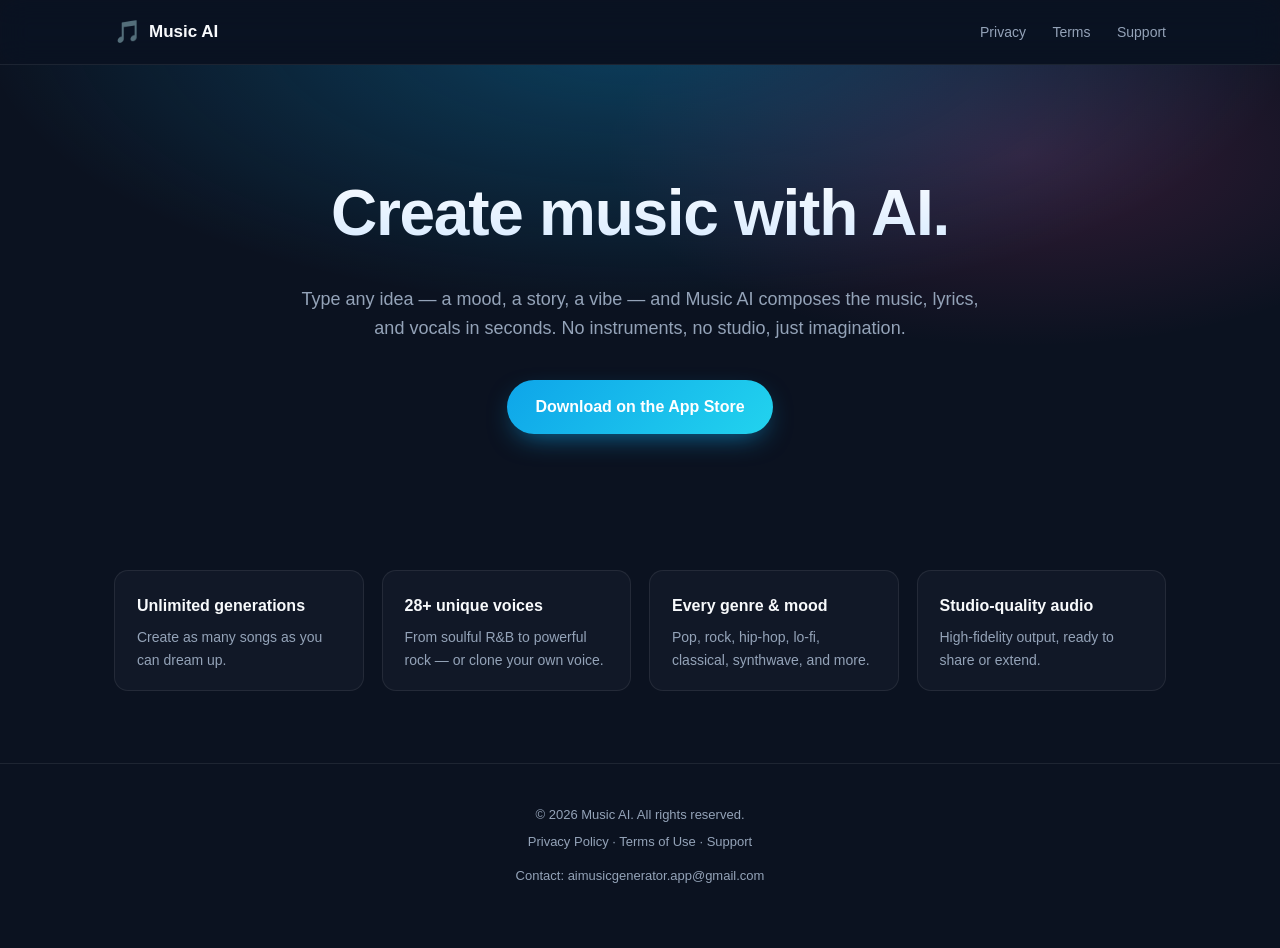
==== index.html @ ecd72cfc "Initial commit: Music AI landing + Privacy + Terms + Support" ====
<!DOCTYPE html>
<html lang="en">
<head>
    <meta charset="UTF-8">
    <meta name="viewport" content="width=device-width, initial-scale=1.0">
    <title>Music AI — AI Music Generator</title>
    <meta name="description" content="Music AI turns any idea into a full song in under a minute. AI composes the music, lyrics, and vocals — no instruments, no studio, just imagination.">
    <meta name="keywords" content="AI music generator, AI song maker, music AI app, voice cloning, AI lyrics, music creator">
    <link rel="canonical" href="https://alperenciftlikci.github.io/music/">

    <meta property="og:title" content="Music AI — AI Music Generator">
    <meta property="og:description" content="Turn any idea into a full song in under a minute with AI.">
    <meta property="og:type" content="website">
    <meta property="og:url" content="https://alperenciftlikci.github.io/music/">

    <link rel="icon" type="image/svg+xml" href="data:image/svg+xml,<svg xmlns='http://www.w3.org/2000/svg' viewBox='0 0 100 100'><text y='.9em' font-size='90'>🎵</text></svg>">
    <link rel="stylesheet" href="style.css">
</head>
<body>
    <nav>
        <div class="container nav-inner">
            <a href="/" class="brand">
                <span class="brand-mark">🎵</span>
                <span>Music AI</span>
            </a>
            <div class="nav-links">
                <a href="privacy.html">Privacy</a>
                <a href="terms.html">Terms</a>
                <a href="support.html">Support</a>
            </div>
        </div>
    </nav>

    <header class="hero">
        <div class="container">
            <h1>Create music with AI.</h1>
            <p class="lede">Type any idea — a mood, a story, a vibe — and Music AI composes the music, lyrics, and vocals in seconds. No instruments, no studio, just imagination.</p>
            <a class="cta" href="https://apps.apple.com/app/id6767659089" target="_blank" rel="noopener">Download on the App Store</a>
        </div>
    </header>

    <section class="features">
        <div class="container">
            <div class="feature">
                <h3>Unlimited generations</h3>
                <p>Create as many songs as you can dream up.</p>
            </div>
            <div class="feature">
                <h3>28+ unique voices</h3>
                <p>From soulful R&amp;B to powerful rock — or clone your own voice.</p>
            </div>
            <div class="feature">
                <h3>Every genre &amp; mood</h3>
                <p>Pop, rock, hip-hop, lo-fi, classical, synthwave, and more.</p>
            </div>
            <div class="feature">
                <h3>Studio-quality audio</h3>
                <p>High-fidelity output, ready to share or extend.</p>
            </div>
        </div>
    </section>

    <footer>
        <div class="container">
            <p>© <span id="year"></span> Music AI. All rights reserved.</p>
            <p>
                <a href="privacy.html">Privacy Policy</a> ·
                <a href="terms.html">Terms of Use</a> ·
                <a href="support.html">Support</a>
            </p>
            <p class="contact">Contact: <a href="mailto:aimusicgenerator.app@gmail.com">aimusicgenerator.app@gmail.com</a></p>
        </div>
    </footer>

    <script>document.getElementById('year').textContent = new Date().getFullYear();</script>
</body>
</html>
---- style.css ----
/* Music AI website — dark theme matching the iOS app brand. */
* { margin: 0; padding: 0; box-sizing: border-box; }

:root {
    --bg: #0B1220;
    --bg-card: #111827;
    --text: #F8FAFC;
    --text-secondary: #94A3B8;
    --accent: #0EA5E9;
    --accent-2: #22D3EE;
    --pink: #EC4899;
    --border: rgba(255,255,255,0.08);
    --radius: 14px;
}

html, body { background: var(--bg); color: var(--text); }
body {
    font-family: -apple-system, BlinkMacSystemFont, 'Segoe UI', Roboto, Oxygen, Ubuntu, sans-serif;
    line-height: 1.65;
    min-height: 100vh;
}

a { color: var(--accent); text-decoration: none; }
a:hover { color: var(--accent-2); }

.container {
    max-width: 1100px;
    margin: 0 auto;
    padding: 0 24px;
}

/* Nav */
nav {
    background: rgba(11,18,32,0.78);
    backdrop-filter: saturate(160%) blur(14px);
    -webkit-backdrop-filter: saturate(160%) blur(14px);
    border-bottom: 1px solid var(--border);
    position: sticky;
    top: 0;
    z-index: 50;
}
.nav-inner {
    display: flex;
    align-items: center;
    justify-content: space-between;
    height: 64px;
}
.brand {
    display: flex;
    align-items: center;
    gap: 8px;
    font-weight: 700;
    color: var(--text);
    font-size: 17px;
}
.brand-mark { font-size: 22px; }
.nav-links a {
    color: var(--text-secondary);
    margin-left: 22px;
    font-size: 14px;
}
.nav-links a:hover { color: var(--text); }

/* Hero */
.hero {
    padding: 96px 0 80px;
    background:
        radial-gradient(1100px 480px at 50% -10%, rgba(14,165,233,0.32), transparent 60%),
        radial-gradient(700px 320px at 80% 20%, rgba(236,72,153,0.18), transparent 60%);
    text-align: center;
}
.hero h1 {
    font-size: clamp(40px, 6vw, 64px);
    font-weight: 800;
    letter-spacing: -0.02em;
    background: linear-gradient(180deg, #fff 0%, #cfe6ff 100%);
    -webkit-background-clip: text;
    background-clip: text;
    color: transparent;
    margin-bottom: 18px;
}
.hero .lede {
    color: var(--text-secondary);
    font-size: 18px;
    max-width: 680px;
    margin: 0 auto 36px;
}
.cta {
    display: inline-block;
    padding: 14px 28px;
    background: linear-gradient(135deg, var(--accent) 0%, var(--accent-2) 100%);
    color: #fff;
    font-weight: 600;
    border-radius: 999px;
    box-shadow: 0 10px 28px -10px rgba(14,165,233,0.7);
    transition: transform .2s ease, box-shadow .2s ease;
}
.cta:hover { transform: translateY(-1px); color: #fff; box-shadow: 0 14px 34px -10px rgba(14,165,233,0.85); }

/* Features grid */
.features { padding: 56px 0 72px; }
.features .container {
    display: grid;
    grid-template-columns: repeat(auto-fit, minmax(240px, 1fr));
    gap: 18px;
}
.feature {
    background: var(--bg-card);
    border: 1px solid var(--border);
    border-radius: var(--radius);
    padding: 22px 22px 18px;
}
.feature h3 { font-size: 16px; margin-bottom: 6px; color: var(--text); }
.feature p { color: var(--text-secondary); font-size: 14px; }

/* Footer */
footer {
    border-top: 1px solid var(--border);
    padding: 40px 0 56px;
    color: var(--text-secondary);
    font-size: 13px;
    text-align: center;
}
footer p { margin-bottom: 6px; }
footer a { color: var(--text-secondary); }
footer a:hover { color: var(--accent); }
.contact { margin-top: 12px; }

/* Document pages (privacy, terms) */
.doc {
    padding: 56px 0 96px;
}
.doc h1 {
    font-size: 32px;
    font-weight: 800;
    letter-spacing: -0.01em;
    margin-bottom: 4px;
}
.doc .updated {
    color: var(--text-secondary);
    font-size: 13px;
    margin-bottom: 28px;
}
.doc h2 {
    font-size: 19px;
    margin: 28px 0 10px;
    color: var(--text);
}
.doc p, .doc li {
    color: #cfd6e0;
    font-size: 15px;
    margin-bottom: 10px;
}
.doc ul { padding-left: 20px; margin-bottom: 14px; }
.doc a { color: var(--accent); }
.doc strong { color: var(--text); font-weight: 600; }
.doc .callout {
    background: var(--bg-card);
    border: 1px solid var(--border);
    border-left: 3px solid var(--accent);
    border-radius: var(--radius);
    padding: 16px 18px;
    margin: 18px 0;
    font-size: 14px;
    color: #d3d9e2;
}
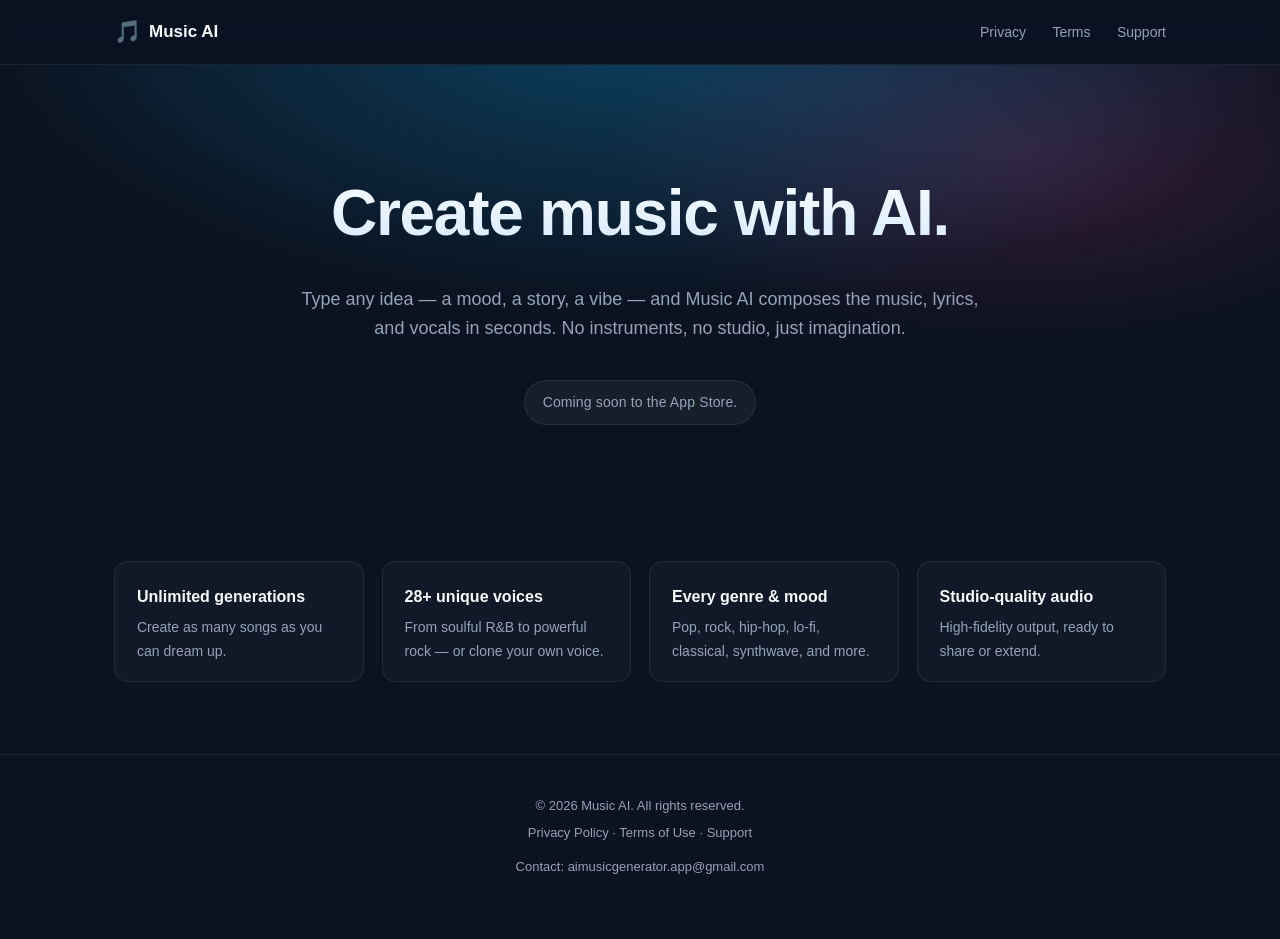
==== commit 1bbe9a6b: "Detailed Privacy; instant Terms redirect; landing CTA → Coming soon" ====
--- a/index.html
+++ b/index.html
@@ -35,7 +35,7 @@
         <div class="container">
             <h1>Create music with AI.</h1>
             <p class="lede">Type any idea — a mood, a story, a vibe — and Music AI composes the music, lyrics, and vocals in seconds. No instruments, no studio, just imagination.</p>
-            <a class="cta" href="https://apps.apple.com/app/id6767659089" target="_blank" rel="noopener">Download on the App Store</a>
+            <p class="coming-soon">Coming soon to the App Store.</p>
         </div>
     </header>
 
--- a/style.css
+++ b/style.css
@@ -97,6 +97,17 @@
 }
 .cta:hover { transform: translateY(-1px); color: #fff; box-shadow: 0 14px 34px -10px rgba(14,165,233,0.85); }
 
+.coming-soon {
+    display: inline-block;
+    padding: 10px 18px;
+    background: rgba(255,255,255,0.05);
+    border: 1px solid var(--border);
+    border-radius: 999px;
+    color: var(--text-secondary);
+    font-size: 14px;
+    letter-spacing: 0.01em;
+}
+
 /* Features grid */
 .features { padding: 56px 0 72px; }
 .features .container {
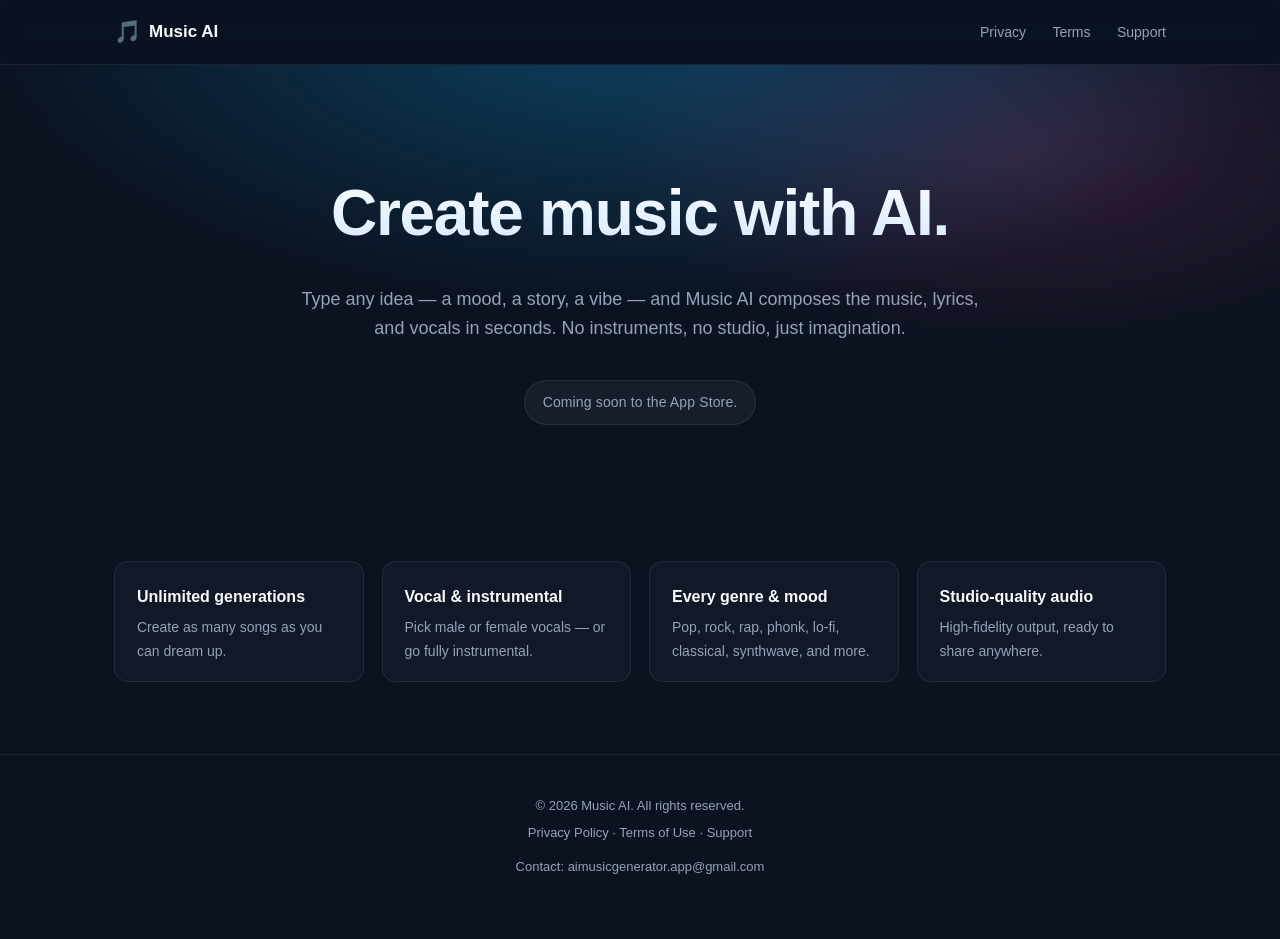
==== commit 8c06baf9: "Drop voice cloning + extend/stems from public docs Sync the privacy policy, marketing copy, and supp" ====
--- a/index.html
+++ b/index.html
@@ -5,7 +5,7 @@
     <meta name="viewport" content="width=device-width, initial-scale=1.0">
     <title>Music AI — AI Music Generator</title>
     <meta name="description" content="Music AI turns any idea into a full song in under a minute. AI composes the music, lyrics, and vocals — no instruments, no studio, just imagination.">
-    <meta name="keywords" content="AI music generator, AI song maker, music AI app, voice cloning, AI lyrics, music creator">
+    <meta name="keywords" content="AI music generator, AI song maker, music AI app, AI lyrics, music creator">
     <link rel="canonical" href="https://alperenciftlikci.github.io/music/">
 
     <meta property="og:title" content="Music AI — AI Music Generator">
@@ -19,7 +19,7 @@
 <body>
     <nav>
         <div class="container nav-inner">
-            <a href="/" class="brand">
+            <a href="index.html" class="brand">
                 <span class="brand-mark">🎵</span>
                 <span>Music AI</span>
             </a>
@@ -46,16 +46,16 @@
                 <p>Create as many songs as you can dream up.</p>
             </div>
             <div class="feature">
-                <h3>28+ unique voices</h3>
-                <p>From soulful R&amp;B to powerful rock — or clone your own voice.</p>
+                <h3>Vocal &amp; instrumental</h3>
+                <p>Pick male or female vocals — or go fully instrumental.</p>
             </div>
             <div class="feature">
                 <h3>Every genre &amp; mood</h3>
-                <p>Pop, rock, hip-hop, lo-fi, classical, synthwave, and more.</p>
+                <p>Pop, rock, rap, phonk, lo-fi, classical, synthwave, and more.</p>
             </div>
             <div class="feature">
                 <h3>Studio-quality audio</h3>
-                <p>High-fidelity output, ready to share or extend.</p>
+                <p>High-fidelity output, ready to share anywhere.</p>
             </div>
         </div>
     </section>
